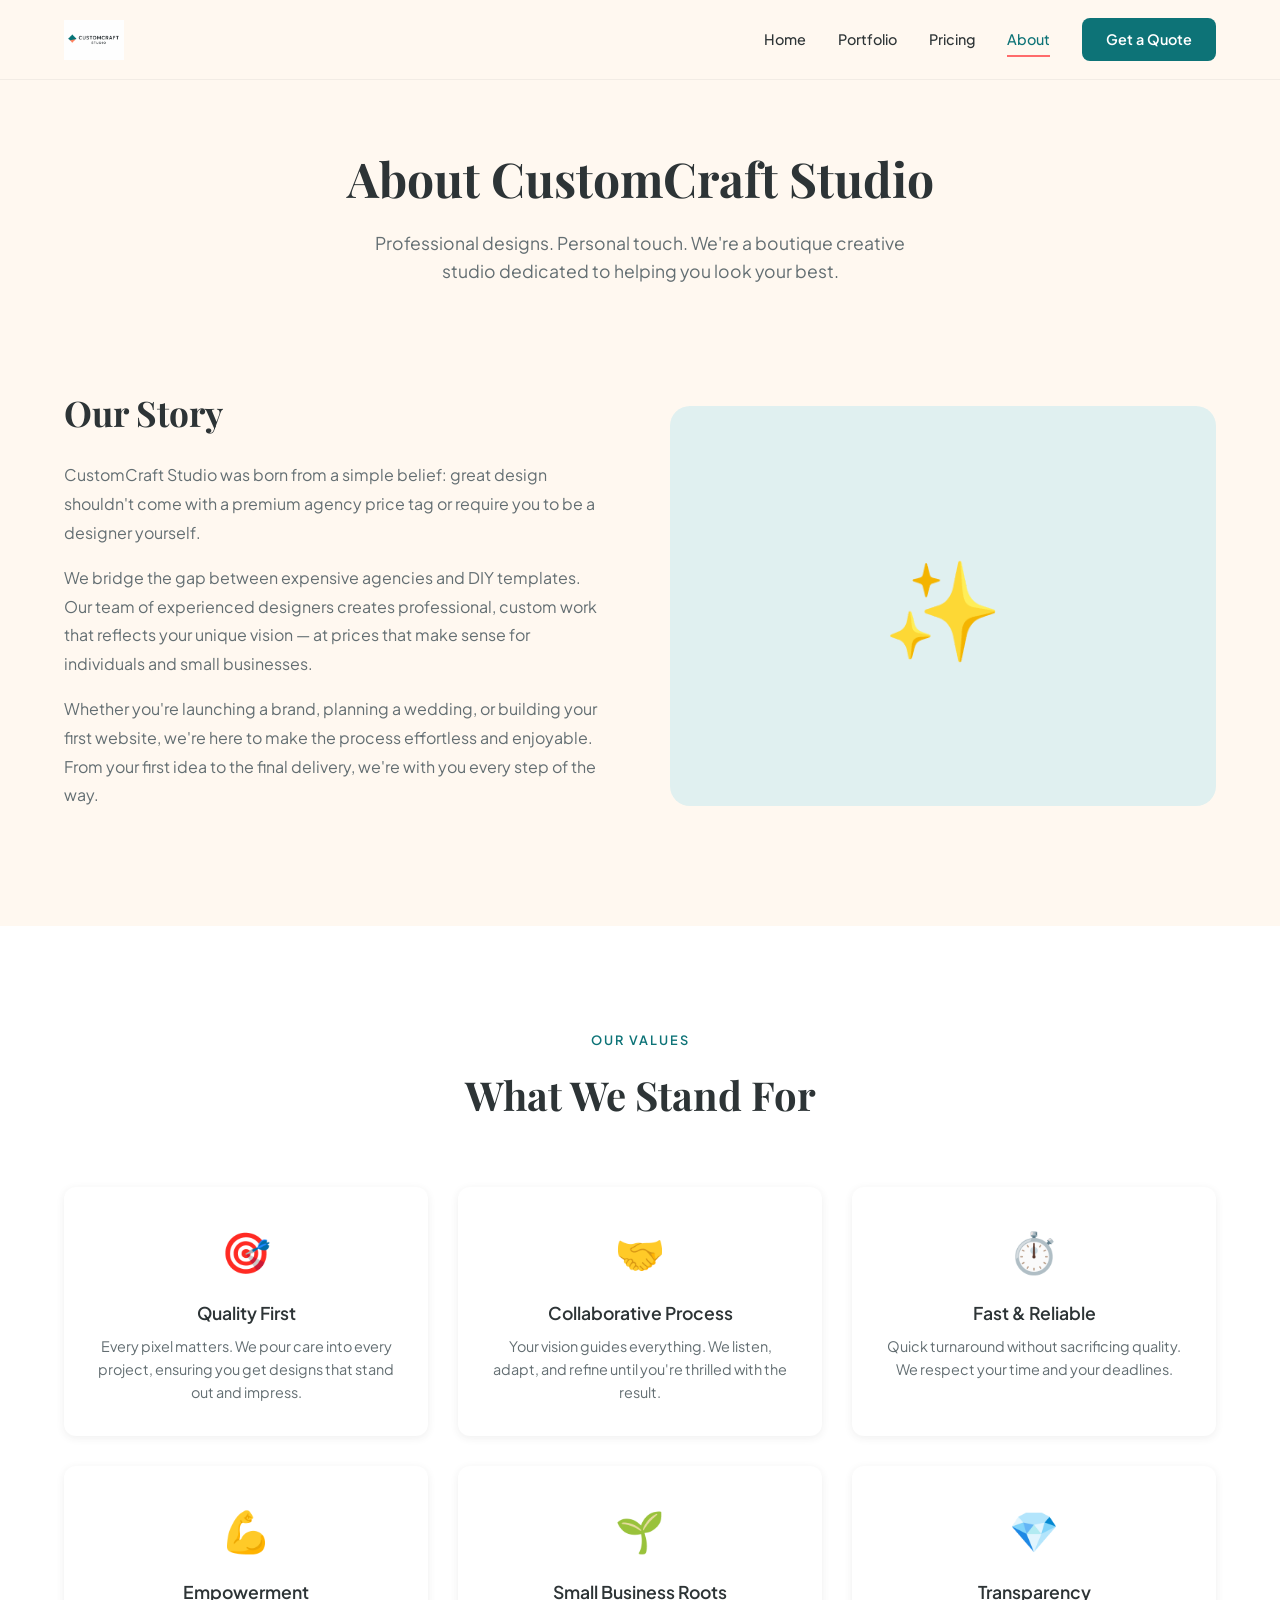
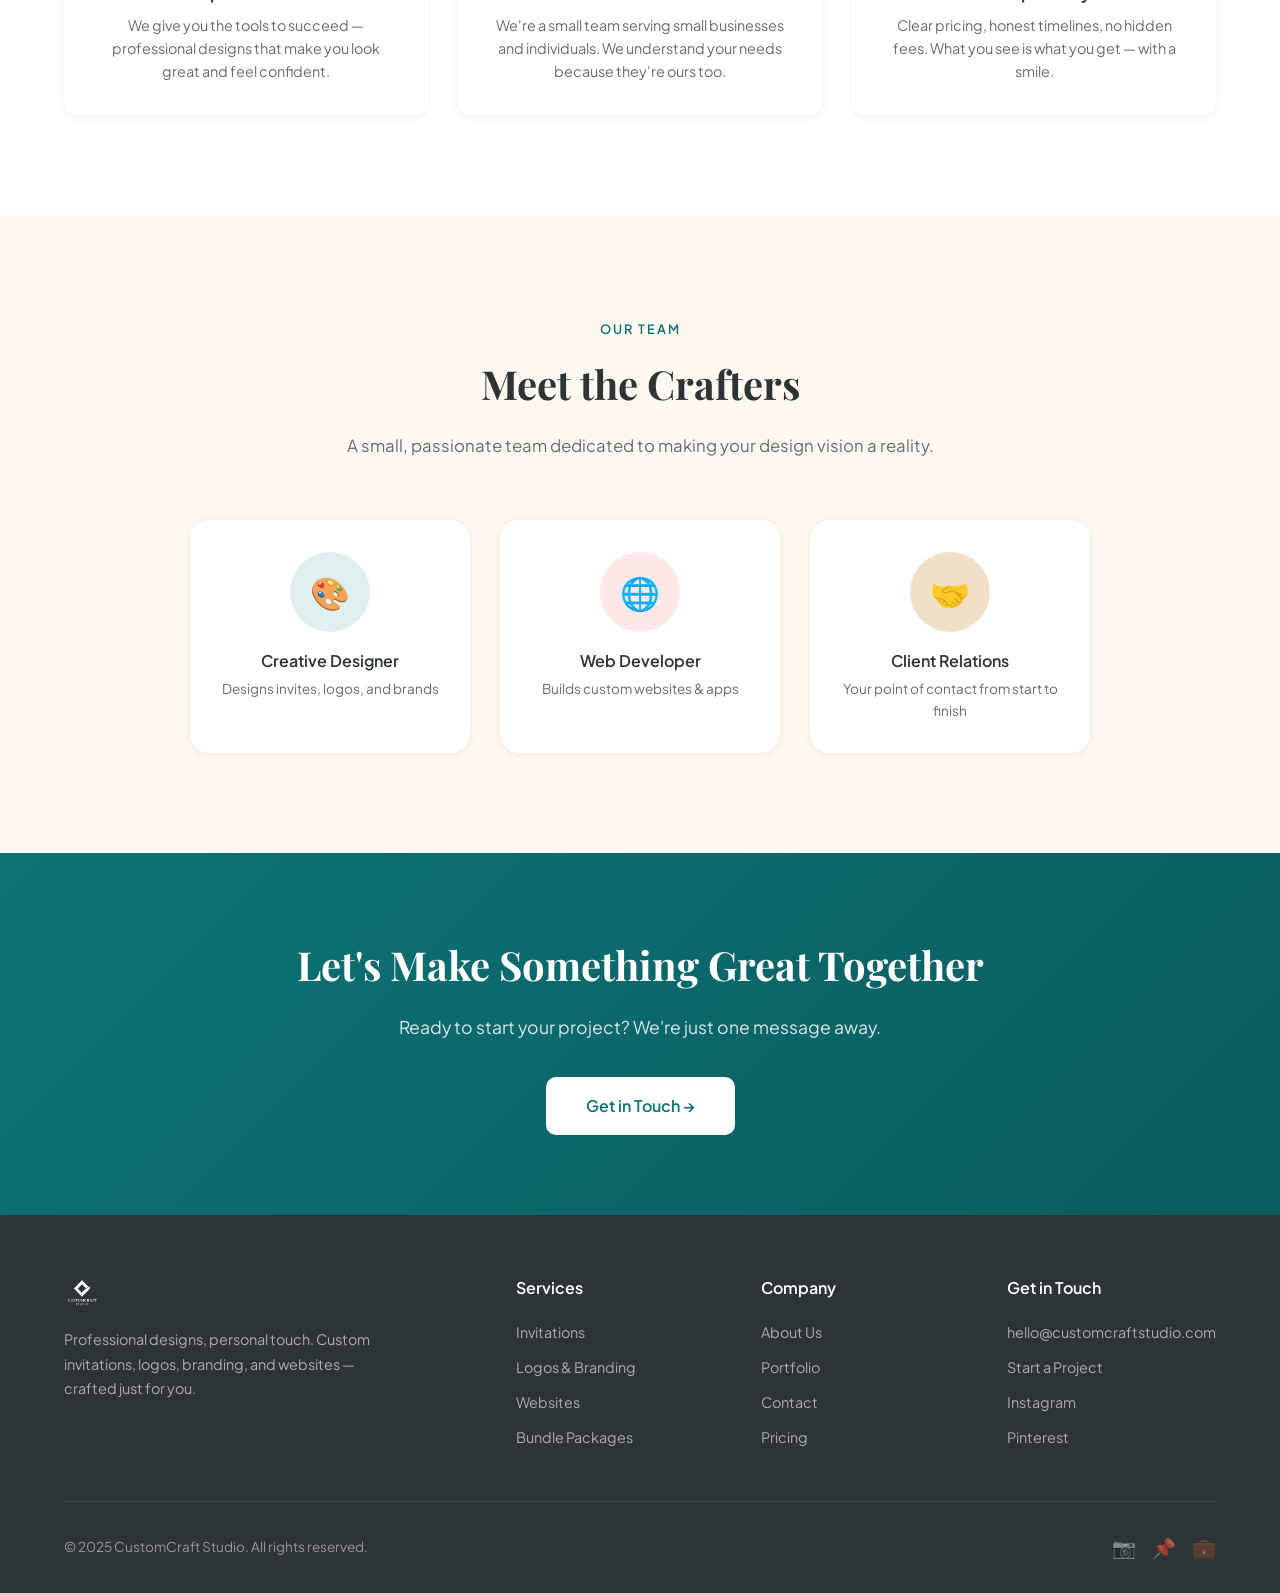
==== about.html @ 34202b40 "Build CustomCraft Studio website - 5-page responsive website: Home, Portfolio, Pricing, About, Conta" ====
<!DOCTYPE html>
<html lang="en">
<head>
  <meta charset="UTF-8">
  <meta name="viewport" content="width=device-width, initial-scale=1.0">
  <meta name="description" content="About CustomCraft Studio — A boutique creative studio crafting professional designs with a personal touch.">
  <title>About — CustomCraft Studio</title>
  <link rel="icon" type="image/png" href="assets/img/customcraft-studio-icon.png">
  <link rel="stylesheet" href="assets/css/style.css">
</head>
<body>
  <!-- Navigation -->
  <nav class="nav" role="navigation">
    <div class="nav-inner">
      <a href="index.html" class="nav-logo">
        <img src="assets/img/customcraft-studio-logo-horizontal.png" alt="CustomCraft Studio">
      </a>
      <div class="nav-links">
        <a href="index.html">Home</a>
        <a href="portfolio.html">Portfolio</a>
        <a href="pricing.html">Pricing</a>
        <a href="about.html" class="active">About</a>
        <a href="contact.html" class="nav-cta">Get a Quote</a>
      </div>
      <button class="nav-toggle" aria-label="Toggle navigation menu">
        <span></span>
        <span></span>
        <span></span>
      </button>
    </div>
  </nav>

  <!-- Page Hero -->
  <section class="page-hero">
    <div class="container">
      <h1 class="fade-in">About CustomCraft Studio</h1>
      <p class="fade-in">Professional designs. Personal touch. We're a boutique creative studio dedicated to helping you look your best.</p>
    </div>
  </section>

  <!-- Story -->
  <section class="section" style="padding-top: 40px;">
    <div class="container">
      <div class="about-content">
        <div class="about-text fade-in">
          <h2>Our Story</h2>
          <p>CustomCraft Studio was born from a simple belief: great design shouldn't come with a premium agency price tag or require you to be a designer yourself.</p>
          <p>We bridge the gap between expensive agencies and DIY templates. Our team of experienced designers creates professional, custom work that reflects your unique vision — at prices that make sense for individuals and small businesses.</p>
          <p>Whether you're launching a brand, planning a wedding, or building your first website, we're here to make the process effortless and enjoyable. From your first idea to the final delivery, we're with you every step of the way.</p>
        </div>
        <div class="about-image fade-in">
          ✨
        </div>
      </div>
    </div>
  </section>

  <!-- Values -->
  <section class="section" style="background: var(--white);">
    <div class="container">
      <div class="section-header fade-in">
        <span class="section-tag">Our Values</span>
        <h2>What We Stand For</h2>
      </div>
      <div class="values-grid">
        <div class="value-card fade-in">
          <div class="icon">🎯</div>
          <h4>Quality First</h4>
          <p>Every pixel matters. We pour care into every project, ensuring you get designs that stand out and impress.</p>
        </div>
        <div class="value-card fade-in">
          <div class="icon">🤝</div>
          <h4>Collaborative Process</h4>
          <p>Your vision guides everything. We listen, adapt, and refine until you're thrilled with the result.</p>
        </div>
        <div class="value-card fade-in">
          <div class="icon">⏱️</div>
          <h4>Fast & Reliable</h4>
          <p>Quick turnaround without sacrificing quality. We respect your time and your deadlines.</p>
        </div>
        <div class="value-card fade-in">
          <div class="icon">💪</div>
          <h4>Empowerment</h4>
          <p>We give you the tools to succeed — professional designs that make you look great and feel confident.</p>
        </div>
        <div class="value-card fade-in">
          <div class="icon">🌱</div>
          <h4>Small Business Roots</h4>
          <p>We're a small team serving small businesses and individuals. We understand your needs because they're ours too.</p>
        </div>
        <div class="value-card fade-in">
          <div class="icon">💎</div>
          <h4>Transparency</h4>
          <p>Clear pricing, honest timelines, no hidden fees. What you see is what you get — with a smile.</p>
        </div>
      </div>
    </div>
  </section>

  <!-- Team -->
  <section class="section">
    <div class="container">
      <div class="section-header fade-in">
        <span class="section-tag">Our Team</span>
        <h2>Meet the Crafters</h2>
        <p>A small, passionate team dedicated to making your design vision a reality.</p>
      </div>
      <div style="display: grid; grid-template-columns: repeat(3, 1fr); gap: 30px; max-width: 900px; margin: 0 auto;">
        <div class="fade-in" style="text-align: center; padding: 32px 24px; background: var(--white); border-radius: var(--radius-lg); box-shadow: var(--shadow-sm);">
          <div style="width: 80px; height: 80px; border-radius: 50%; background: var(--teal-light); display: flex; align-items: center; justify-content: center; font-size: 2rem; margin: 0 auto 16px;">🎨</div>
          <h4 style="font-weight: 600; margin-bottom: 4px;">Creative Designer</h4>
          <p style="color: var(--charcoal-light); font-size: 0.85rem;">Designs invites, logos, and brands</p>
        </div>
        <div class="fade-in" style="text-align: center; padding: 32px 24px; background: var(--white); border-radius: var(--radius-lg); box-shadow: var(--shadow-sm);">
          <div style="width: 80px; height: 80px; border-radius: 50%; background: var(--coral-light); display: flex; align-items: center; justify-content: center; font-size: 2rem; margin: 0 auto 16px;">🌐</div>
          <h4 style="font-weight: 600; margin-bottom: 4px;">Web Developer</h4>
          <p style="color: var(--charcoal-light); font-size: 0.85rem;">Builds custom websites & apps</p>
        </div>
        <div class="fade-in" style="text-align: center; padding: 32px 24px; background: var(--white); border-radius: var(--radius-lg); box-shadow: var(--shadow-sm);">
          <div style="width: 80px; height: 80px; border-radius: 50%; background: var(--gold-light); display: flex; align-items: center; justify-content: center; font-size: 2rem; margin: 0 auto 16px;">🤝</div>
          <h4 style="font-weight: 600; margin-bottom: 4px;">Client Relations</h4>
          <p style="color: var(--charcoal-light); font-size: 0.85rem;">Your point of contact from start to finish</p>
        </div>
      </div>
    </div>
  </section>

  <!-- CTA -->
  <section class="cta-section">
    <div class="container">
      <h2 class="fade-in">Let's Make Something Great Together</h2>
      <p class="fade-in">Ready to start your project? We're just one message away.</p>
      <a href="contact.html" class="btn fade-in">Get in Touch →</a>
    </div>
  </section>

  <!-- Footer -->
  <footer class="footer">
    <div class="container">
      <div class="footer-grid">
        <div class="footer-brand">
          <img src="assets/img/customcraft-studio-icon.png" alt="CustomCraft Studio">
          <p>Professional designs, personal touch. Custom invitations, logos, branding, and websites — crafted just for you.</p>
        </div>
        <div>
          <h4>Services</h4>
          <div class="footer-links">
            <a href="pricing.html">Invitations</a>
            <a href="pricing.html">Logos & Branding</a>
            <a href="pricing.html">Websites</a>
            <a href="pricing.html">Bundle Packages</a>
          </div>
        </div>
        <div>
          <h4>Company</h4>
          <div class="footer-links">
            <a href="about.html">About Us</a>
            <a href="portfolio.html">Portfolio</a>
            <a href="contact.html">Contact</a>
            <a href="pricing.html">Pricing</a>
          </div>
        </div>
        <div>
          <h4>Get in Touch</h4>
          <div class="footer-links">
            <a href="mailto:hello@customcraftstudio.com">hello@customcraftstudio.com</a>
            <a href="contact.html">Start a Project</a>
            <a href="#">Instagram</a>
            <a href="#">Pinterest</a>
          </div>
        </div>
      </div>
      <div class="footer-bottom">
        <p>&copy; 2025 CustomCraft Studio. All rights reserved.</p>
        <div class="footer-social">
          <a href="#" aria-label="Instagram">📷</a>
          <a href="#" aria-label="Pinterest">📌</a>
          <a href="#" aria-label="LinkedIn">💼</a>
        </div>
      </div>
    </div>
  </footer>

  <script src="assets/js/main.js"></script>
</body>
</html>
---- assets/css/style.css ----
/* ===== CustomCraft Studio - Main Stylesheet ===== */
/* Brand Colors: Deep Teal #0D7377, Warm Coral #FF6B6B, Cream #FFF8F0, Dark Charcoal #2D3436, Soft Gold #D4A574 */
/* Fonts: Plus Jakarta Sans (headings), Playfair Display (accents) */

/* === Imports & Reset === */
@import url('https://fonts.googleapis.com/css2?family=Playfair+Display:ital,wght@0,400;0,600;0,700;1,400&family=Plus+Jakarta+Sans:wght@300;400;500;600;700;800&display=swap');

*, *::before, *::after {
  margin: 0;
  padding: 0;
  box-sizing: border-box;
}

:root {
  --teal: #0D7377;
  --teal-dark: #095B5E;
  --teal-light: #E0F0F0;
  --coral: #FF6B6B;
  --coral-dark: #E05555;
  --coral-light: #FFE8E8;
  --cream: #FFF8F0;
  --cream-dark: #F5EDE3;
  --charcoal: #2D3436;
  --charcoal-light: #636E72;
  --gold: #D4A574;
  --gold-light: #F0E0C8;
  --white: #FFFFFF;
  --shadow-sm: 0 2px 8px rgba(45, 52, 54, 0.08);
  --shadow-md: 0 4px 20px rgba(45, 52, 54, 0.1);
  --shadow-lg: 0 8px 40px rgba(45, 52, 54, 0.12);
  --radius: 12px;
  --radius-lg: 20px;
  --transition: 0.3s ease;
  --max-width: 1200px;
  --nav-height: 80px;
}

html {
  scroll-behavior: smooth;
}

body {
  font-family: 'Plus Jakarta Sans', sans-serif;
  color: var(--charcoal);
  background: var(--cream);
  line-height: 1.6;
  overflow-x: hidden;
}

a {
  text-decoration: none;
  color: inherit;
  transition: var(--transition);
}

img {
  max-width: 100%;
  height: auto;
  display: block;
}

ul {
  list-style: none;
}

.container {
  max-width: var(--max-width);
  margin: 0 auto;
  padding: 0 24px;
}

/* ===== Navigation ===== */
.nav {
  position: fixed;
  top: 0;
  left: 0;
  width: 100%;
  height: var(--nav-height);
  background: rgba(255, 248, 240, 0.95);
  backdrop-filter: blur(20px);
  -webkit-backdrop-filter: blur(20px);
  z-index: 1000;
  border-bottom: 1px solid rgba(45, 52, 54, 0.06);
  transition: var(--transition);
}

.nav.scrolled {
  box-shadow: var(--shadow-sm);
}

.nav-inner {
  max-width: var(--max-width);
  margin: 0 auto;
  padding: 0 24px;
  height: 100%;
  display: flex;
  align-items: center;
  justify-content: space-between;
}

.nav-logo {
  display: flex;
  align-items: center;
  gap: 12px;
  font-weight: 700;
  font-size: 1.25rem;
  color: var(--teal);
}

.nav-logo img {
  height: 40px;
  width: auto;
}

.nav-links {
  display: flex;
  align-items: center;
  gap: 32px;
}

.nav-links a {
  font-size: 0.9rem;
  font-weight: 500;
  color: var(--charcoal);
  position: relative;
  padding: 4px 0;
}

.nav-links a::after {
  content: '';
  position: absolute;
  bottom: -2px;
  left: 0;
  width: 0;
  height: 2px;
  background: var(--coral);
  transition: var(--transition);
}

.nav-links a:hover::after,
.nav-links a.active::after {
  width: 100%;
}

.nav-links a:hover {
  color: var(--teal);
}

.nav-links a.active {
  color: var(--teal);
}

.nav-cta {
  display: inline-block;
  background: var(--teal);
  color: var(--white) !important;
  padding: 10px 24px !important;
  border-radius: 8px;
  font-weight: 600 !important;
  transition: var(--transition);
}

.nav-cta:hover {
  background: var(--teal-dark);
  transform: translateY(-2px);
}

.nav-cta::after {
  display: none !important;
}

/* Mobile nav toggle */
.nav-toggle {
  display: none;
  flex-direction: column;
  gap: 5px;
  cursor: pointer;
  padding: 4px;
  background: none;
  border: none;
}

.nav-toggle span {
  display: block;
  width: 28px;
  height: 2.5px;
  background: var(--charcoal);
  border-radius: 4px;
  transition: var(--transition);
}

/* ===== Hero Section ===== */
.hero {
  min-height: 100vh;
  display: flex;
  align-items: center;
  padding: 120px 0 80px;
  position: relative;
  overflow: hidden;
}

.hero::before {
  content: '';
  position: absolute;
  top: -50%;
  right: -30%;
  width: 70%;
  height: 100%;
  background: radial-gradient(ellipse, rgba(212, 165, 116, 0.08) 0%, transparent 70%);
  pointer-events: none;
}

.hero-grid {
  display: grid;
  grid-template-columns: 1fr 1fr;
  gap: 60px;
  align-items: center;
}

.hero-content h1 {
  font-family: 'Playfair Display', serif;
  font-size: 3.5rem;
  line-height: 1.15;
  color: var(--charcoal);
  margin-bottom: 20px;
}

.hero-content h1 span {
  color: var(--teal);
}

.hero-content p {
  font-size: 1.15rem;
  color: var(--charcoal-light);
  max-width: 500px;
  margin-bottom: 36px;
  line-height: 1.7;
}

.hero-buttons {
  display: flex;
  gap: 16px;
  flex-wrap: wrap;
}

.btn {
  display: inline-block;
  padding: 14px 32px;
  border-radius: 10px;
  font-weight: 600;
  font-size: 0.95rem;
  border: none;
  cursor: pointer;
  transition: var(--transition);
  font-family: 'Plus Jakarta Sans', sans-serif;
}

.btn-primary {
  background: var(--teal);
  color: var(--white);
}

.btn-primary:hover {
  background: var(--teal-dark);
  transform: translateY(-2px);
  box-shadow: var(--shadow-md);
}

.btn-secondary {
  background: var(--white);
  color: var(--teal);
  border: 2px solid var(--teal);
}

.btn-secondary:hover {
  background: var(--teal);
  color: var(--white);
  transform: translateY(-2px);
}

.btn-coral {
  background: var(--coral);
  color: var(--white);
}

.btn-coral:hover {
  background: var(--coral-dark);
  transform: translateY(-2px);
  box-shadow: var(--shadow-md);
}

.hero-visual {
  display: flex;
  justify-content: center;
  align-items: center;
  position: relative;
}

.hero-card {
  background: var(--white);
  border-radius: var(--radius-lg);
  padding: 40px;
  box-shadow: var(--shadow-lg);
  width: 100%;
  max-width: 480px;
}

.hero-card-grid {
  display: grid;
  grid-template-columns: 1fr 1fr;
  gap: 20px;
}

.hero-card-item {
  background: var(--cream);
  border-radius: var(--radius);
  padding: 24px 20px;
  text-align: center;
  transition: var(--transition);
}

.hero-card-item:hover {
  transform: translateY(-4px);
  box-shadow: var(--shadow-sm);
}

.hero-card-item .icon {
  font-size: 2rem;
  margin-bottom: 8px;
}

.hero-card-item h4 {
  font-size: 0.9rem;
  font-weight: 600;
  color: var(--charcoal);
  margin-bottom: 4px;
}

.hero-card-item p {
  font-size: 0.75rem;
  color: var(--charcoal-light);
}

/* ===== Section Styles ===== */
.section {
  padding: 100px 0;
}

.section-header {
  text-align: center;
  margin-bottom: 60px;
}

.section-tag {
  display: inline-block;
  font-size: 0.8rem;
  font-weight: 600;
  text-transform: uppercase;
  letter-spacing: 2px;
  color: var(--teal);
  margin-bottom: 12px;
}

.section-header h2 {
  font-family: 'Playfair Display', serif;
  font-size: 2.5rem;
  color: var(--charcoal);
  margin-bottom: 16px;
}

.section-header p {
  font-size: 1.05rem;
  color: var(--charcoal-light);
  max-width: 600px;
  margin: 0 auto;
  line-height: 1.7;
}

.section-dark {
  background: var(--charcoal);
  color: var(--white);
}

.section-dark .section-header h2 {
  color: var(--white);
}

.section-dark .section-header p {
  color: rgba(255, 255, 255, 0.7);
}

/* ===== Services Section ===== */
.services {
  background: var(--white);
}

.services-grid {
  display: grid;
  grid-template-columns: repeat(3, 1fr);
  gap: 30px;
}

.service-card {
  background: var(--cream);
  border-radius: var(--radius-lg);
  padding: 40px 32px;
  transition: var(--transition);
  position: relative;
  overflow: hidden;
}

.service-card::before {
  content: '';
  position: absolute;
  top: 0;
  left: 0;
  width: 4px;
  height: 100%;
  transition: var(--transition);
}

.service-card.invitations::before {
  background: var(--coral);
}

.service-card.logos::before {
  background: var(--teal);
}

.service-card.websites::before {
  background: var(--gold);
}

.service-card:hover {
  transform: translateY(-6px);
  box-shadow: var(--shadow-md);
}

.service-icon {
  font-size: 2.5rem;
  margin-bottom: 20px;
}

.service-card h3 {
  font-size: 1.3rem;
  font-weight: 700;
  margin-bottom: 12px;
  color: var(--charcoal);
}

.service-card p {
  color: var(--charcoal-light);
  font-size: 0.95rem;
  line-height: 1.7;
  margin-bottom: 20px;
}

.service-link {
  display: inline-flex;
  align-items: center;
  gap: 8px;
  color: var(--teal);
  font-weight: 600;
  font-size: 0.9rem;
}

.service-link:hover {
  gap: 12px;
  color: var(--teal-dark);
}

/* ===== Portfolio Preview ===== */
.portfolio-preview-grid {
  display: grid;
  grid-template-columns: repeat(3, 1fr);
  gap: 24px;
}

.portfolio-item {
  border-radius: var(--radius);
  overflow: hidden;
  position: relative;
  aspect-ratio: 4/3;
  background: var(--cream-dark);
  cursor: pointer;
  transition: var(--transition);
}

.portfolio-item:hover {
  transform: translateY(-4px);
  box-shadow: var(--shadow-md);
}

.portfolio-item-bg {
  width: 100%;
  height: 100%;
  display: flex;
  align-items: center;
  justify-content: center;
  font-size: 3rem;
  position: relative;
}

.portfolio-item-overlay {
  position: absolute;
  inset: 0;
  background: linear-gradient(to top, rgba(13, 115, 119, 0.9), transparent);
  display: flex;
  flex-direction: column;
  justify-content: flex-end;
  padding: 24px;
  opacity: 0;
  transition: var(--transition);
}

.portfolio-item:hover .portfolio-item-overlay {
  opacity: 1;
}

.portfolio-item-overlay h4 {
  color: var(--white);
  font-weight: 600;
  font-size: 1.05rem;
  margin-bottom: 4px;
}

.portfolio-item-overlay p {
  color: rgba(255, 255, 255, 0.8);
  font-size: 0.85rem;
}

/* Portfolio category colors */
.portfolio-item.invitation .portfolio-item-bg {
  background: linear-gradient(135deg, #FFE8E8, #FFD4D4);
}

.portfolio-item.logo .portfolio-item-bg {
  background: linear-gradient(135deg, #E0F0F0, #C8E8E8);
}

.portfolio-item.brand .portfolio-item-bg {
  background: linear-gradient(135deg, #F0E0C8, #E8D4B8);
}

.portfolio-item.web .portfolio-item-bg {
  background: linear-gradient(135deg, #E0F0F0, #C8E8E8);
}

/* ===== Stats / Numbers ===== */
.stats-grid {
  display: grid;
  grid-template-columns: repeat(4, 1fr);
  gap: 30px;
  text-align: center;
}

.stat-number {
  font-family: 'Playfair Display', serif;
  font-size: 3rem;
  font-weight: 700;
  color: var(--teal);
  margin-bottom: 8px;
}

.stat-label {
  font-size: 0.95rem;
  color: var(--charcoal-light);
}

/* ===== Testimonials ===== */
.testimonials-grid {
  display: grid;
  grid-template-columns: repeat(2, 1fr);
  gap: 30px;
}

.testimonial-card {
  background: var(--white);
  border-radius: var(--radius-lg);
  padding: 36px;
  box-shadow: var(--shadow-sm);
}

.testimonial-stars {
  color: var(--gold);
  font-size: 1.1rem;
  margin-bottom: 16px;
}

.testimonial-card blockquote {
  font-size: 1rem;
  line-height: 1.7;
  color: var(--charcoal);
  margin-bottom: 20px;
  font-style: italic;
}

.testimonial-author {
  display: flex;
  align-items: center;
  gap: 14px;
}

.testimonial-avatar {
  width: 48px;
  height: 48px;
  border-radius: 50%;
  background: var(--teal-light);
  display: flex;
  align-items: center;
  justify-content: center;
  font-weight: 700;
  color: var(--teal);
  font-size: 1.1rem;
}

.testimonial-info h4 {
  font-size: 0.95rem;
  font-weight: 600;
  color: var(--charcoal);
}

.testimonial-info p {
  font-size: 0.8rem;
  color: var(--charcoal-light);
}

/* ===== CTA Section ===== */
.cta-section {
  background: linear-gradient(135deg, var(--teal), var(--teal-dark));
  text-align: center;
  padding: 80px 0;
}

.cta-section h2 {
  font-family: 'Playfair Display', serif;
  font-size: 2.5rem;
  color: var(--white);
  margin-bottom: 16px;
}

.cta-section p {
  color: rgba(255, 255, 255, 0.85);
  font-size: 1.1rem;
  margin-bottom: 36px;
  max-width: 550px;
  margin-left: auto;
  margin-right: auto;
}

.cta-section .btn {
  background: var(--white);
  color: var(--teal);
  padding: 16px 40px;
  font-size: 1rem;
}

.cta-section .btn:hover {
  background: var(--cream);
  transform: translateY(-2px);
}

/* ===== Footer ===== */
.footer {
  background: var(--charcoal);
  color: var(--white);
  padding: 60px 0 30px;
}

.footer-grid {
  display: grid;
  grid-template-columns: 2fr 1fr 1fr 1fr;
  gap: 40px;
  margin-bottom: 40px;
}

.footer-brand {
  max-width: 320px;
}

.footer-brand img {
  height: 36px;
  width: auto;
  margin-bottom: 16px;
  filter: brightness(0) invert(1);
}

.footer-brand p {
  color: rgba(255, 255, 255, 0.6);
  font-size: 0.9rem;
  line-height: 1.7;
}

.footer h4 {
  font-size: 1rem;
  font-weight: 600;
  margin-bottom: 20px;
  color: var(--white);
}

.footer-links a {
  display: block;
  color: rgba(255, 255, 255, 0.6);
  font-size: 0.9rem;
  margin-bottom: 12px;
  transition: var(--transition);
}

.footer-links a:hover {
  color: var(--coral);
  padding-left: 4px;
}

.footer-bottom {
  padding-top: 30px;
  border-top: 1px solid rgba(255, 255, 255, 0.1);
  display: flex;
  justify-content: space-between;
  align-items: center;
  flex-wrap: wrap;
  gap: 16px;
}

.footer-bottom p {
  color: rgba(255, 255, 255, 0.5);
  font-size: 0.85rem;
}

.footer-social {
  display: flex;
  gap: 16px;
}

.footer-social a {
  color: rgba(255, 255, 255, 0.6);
  font-size: 1.2rem;
  transition: var(--transition);
}

.footer-social a:hover {
  color: var(--coral);
}

/* ===== Page Hero (inner pages) ===== */
.page-hero {
  padding: 140px 0 60px;
  text-align: center;
  background: var(--cream);
}

.page-hero h1 {
  font-family: 'Playfair Display', serif;
  font-size: 3rem;
  color: var(--charcoal);
  margin-bottom: 12px;
}

.page-hero p {
  color: var(--charcoal-light);
  font-size: 1.1rem;
  max-width: 550px;
  margin: 0 auto;
}

/* ===== Pricing Page ===== */
.pricing-toggle {
  display: flex;
  align-items: center;
  justify-content: center;
  gap: 16px;
  margin-bottom: 48px;
}

.pricing-toggle span {
  font-size: 0.95rem;
  font-weight: 500;
  color: var(--charcoal-light);
}

.pricing-toggle .active {
  color: var(--charcoal);
  font-weight: 600;
}

.toggle-switch {
  width: 48px;
  height: 26px;
  background: var(--teal-light);
  border-radius: 13px;
  position: relative;
  cursor: pointer;
  border: none;
  transition: var(--transition);
}

.toggle-switch::after {
  content: '';
  position: absolute;
  top: 3px;
  left: 3px;
  width: 20px;
  height: 20px;
  background: var(--teal);
  border-radius: 50%;
  transition: var(--transition);
}

.toggle-switch.bundle::after {
  left: 25px;
}

.pricing-grid {
  display: grid;
  grid-template-columns: repeat(3, 1fr);
  gap: 30px;
  align-items: start;
}

.pricing-card {
  background: var(--white);
  border-radius: var(--radius-lg);
  padding: 40px 32px;
  box-shadow: var(--shadow-sm);
  transition: var(--transition);
  position: relative;
}

.pricing-card:hover {
  transform: translateY(-6px);
  box-shadow: var(--shadow-md);
}

.pricing-card.featured {
  border: 2px solid var(--teal);
  transform: scale(1.02);
}

.pricing-card.featured:hover {
  transform: scale(1.02) translateY(-6px);
}

.pricing-badge {
  position: absolute;
  top: -12px;
  left: 50%;
  transform: translateX(-50%);
  background: var(--teal);
  color: var(--white);
  padding: 6px 20px;
  border-radius: 20px;
  font-size: 0.75rem;
  font-weight: 600;
  text-transform: uppercase;
  letter-spacing: 1px;
}

.pricing-category {
  font-size: 0.8rem;
  font-weight: 600;
  text-transform: uppercase;
  letter-spacing: 1.5px;
  color: var(--teal);
  margin-bottom: 8px;
}

.pricing-card h3 {
  font-size: 1.5rem;
  font-weight: 700;
  color: var(--charcoal);
  margin-bottom: 8px;
}

.pricing-card .description {
  color: var(--charcoal-light);
  font-size: 0.9rem;
  margin-bottom: 24px;
  line-height: 1.6;
}

.pricing-amount {
  font-size: 2.5rem;
  font-weight: 800;
  color: var(--charcoal);
  margin-bottom: 4px;
}

.pricing-amount span {
  font-size: 1rem;
  font-weight: 400;
  color: var(--charcoal-light);
}

.pricing-duration {
  font-size: 0.85rem;
  color: var(--charcoal-light);
  margin-bottom: 24px;
}

.pricing-features {
  margin-bottom: 32px;
}

.pricing-features li {
  padding: 10px 0;
  border-bottom: 1px solid rgba(45, 52, 54, 0.06);
  font-size: 0.9rem;
  color: var(--charcoal);
  display: flex;
  align-items: center;
  gap: 10px;
}

.pricing-features li::before {
  content: '✓';
  color: var(--teal);
  font-weight: 700;
}

.pricing-card .btn {
  width: 100%;
  text-align: center;
}

/* ===== Portfolio Page ===== */
.portfolio-filter {
  display: flex;
  justify-content: center;
  gap: 12px;
  margin-bottom: 40px;
  flex-wrap: wrap;
}

.filter-btn {
  padding: 10px 24px;
  border: 2px solid var(--cream-dark);
  border-radius: 8px;
  background: var(--white);
  font-family: 'Plus Jakarta Sans', sans-serif;
  font-weight: 500;
  font-size: 0.9rem;
  cursor: pointer;
  transition: var(--transition);
  color: var(--charcoal);
}

.filter-btn:hover,
.filter-btn.active {
  border-color: var(--teal);
  background: var(--teal);
  color: var(--white);
}

.portfolio-masonry {
  display: grid;
  grid-template-columns: repeat(3, 1fr);
  gap: 24px;
}

.portfolio-masonry .portfolio-item {
  aspect-ratio: auto;
  min-height: 260px;
}

.portfolio-masonry .portfolio-item.tall {
  grid-row: span 2;
  min-height: 544px;
}

/* ===== About Page ===== */
.about-content {
  display: grid;
  grid-template-columns: 1fr 1fr;
  gap: 60px;
  align-items: center;
}

.about-text h2 {
  font-family: 'Playfair Display', serif;
  font-size: 2.2rem;
  color: var(--charcoal);
  margin-bottom: 20px;
}

.about-text p {
  color: var(--charcoal-light);
  line-height: 1.8;
  margin-bottom: 16px;
}

.about-image {
  border-radius: var(--radius-lg);
  overflow: hidden;
  background: var(--teal-light);
  min-height: 400px;
  display: flex;
  align-items: center;
  justify-content: center;
  font-size: 6rem;
}

.values-grid {
  display: grid;
  grid-template-columns: repeat(3, 1fr);
  gap: 30px;
  margin-top: 60px;
}

.value-card {
  background: var(--white);
  border-radius: var(--radius);
  padding: 32px;
  text-align: center;
  box-shadow: var(--shadow-sm);
  transition: var(--transition);
}

.value-card:hover {
  transform: translateY(-4px);
  box-shadow: var(--shadow-md);
}

.value-card .icon {
  font-size: 2.5rem;
  margin-bottom: 16px;
}

.value-card h4 {
  font-size: 1.1rem;
  font-weight: 600;
  margin-bottom: 8px;
  color: var(--charcoal);
}

.value-card p {
  font-size: 0.9rem;
  color: var(--charcoal-light);
  line-height: 1.6;
}

/* ===== Contact Page ===== */
.contact-grid {
  display: grid;
  grid-template-columns: 1fr 1fr;
  gap: 60px;
}

.contact-info h2 {
  font-family: 'Playfair Display', serif;
  font-size: 2rem;
  color: var(--charcoal);
  margin-bottom: 16px;
}

.contact-info > p {
  color: var(--charcoal-light);
  margin-bottom: 36px;
  line-height: 1.7;
}

.contact-details {
  display: flex;
  flex-direction: column;
  gap: 24px;
}

.contact-item {
  display: flex;
  align-items: flex-start;
  gap: 16px;
}

.contact-item .icon {
  width: 48px;
  height: 48px;
  background: var(--teal-light);
  border-radius: 12px;
  display: flex;
  align-items: center;
  justify-content: center;
  font-size: 1.3rem;
  flex-shrink: 0;
}

.contact-item h4 {
  font-size: 1rem;
  font-weight: 600;
  color: var(--charcoal);
  margin-bottom: 4px;
}

.contact-item p {
  color: var(--charcoal-light);
  font-size: 0.9rem;
}

.contact-form {
  background: var(--white);
  border-radius: var(--radius-lg);
  padding: 40px;
  box-shadow: var(--shadow-md);
}

.contact-form h3 {
  font-size: 1.3rem;
  font-weight: 700;
  margin-bottom: 24px;
  color: var(--charcoal);
}

.form-row {
  display: grid;
  grid-template-columns: 1fr 1fr;
  gap: 16px;
}

.form-group {
  margin-bottom: 20px;
}

.form-group label {
  display: block;
  font-size: 0.85rem;
  font-weight: 600;
  color: var(--charcoal);
  margin-bottom: 6px;
}

.form-group input,
.form-group select,
.form-group textarea {
  width: 100%;
  padding: 12px 16px;
  border: 2px solid var(--cream-dark);
  border-radius: 8px;
  font-family: 'Plus Jakarta Sans', sans-serif;
  font-size: 0.95rem;
  color: var(--charcoal);
  background: var(--cream);
  transition: var(--transition);
}

.form-group input:focus,
.form-group select:focus,
.form-group textarea:focus {
  outline: none;
  border-color: var(--teal);
  background: var(--white);
}

.form-group textarea {
  min-height: 140px;
  resize: vertical;
}

/* ===== Process Section ===== */
.process-grid {
  display: grid;
  grid-template-columns: repeat(4, 1fr);
  gap: 24px;
  counter-reset: step;
}

.process-step {
  text-align: center;
  padding: 36px 24px;
  position: relative;
}

.process-step::before {
  counter-increment: step;
  content: '0' counter(step);
  display: block;
  font-family: 'Playfair Display', serif;
  font-size: 3rem;
  font-weight: 700;
  color: var(--teal);
  opacity: 0.15;
  margin-bottom: 12px;
}

.process-step h4 {
  font-size: 1.1rem;
  font-weight: 600;
  color: var(--charcoal);
  margin-bottom: 8px;
}

.process-step p {
  font-size: 0.9rem;
  color: var(--charcoal-light);
  line-height: 1.6;
}

/* ===== Animations ===== */
.fade-in {
  opacity: 0;
  transform: translateY(20px);
  transition: opacity 0.6s ease, transform 0.6s ease;
}

.fade-in.visible {
  opacity: 1;
  transform: translateY(0);
}

/* ===== Responsive ===== */
@media (max-width: 1024px) {
  .hero-grid {
    grid-template-columns: 1fr;
    text-align: center;
  }
  
  .hero-content p {
    margin: 0 auto 36px;
  }
  
  .hero-buttons {
    justify-content: center;
  }
  
  .services-grid,
  .pricing-grid {
    grid-template-columns: repeat(2, 1fr);
  }
  
  .portfolio-preview-grid,
  .portfolio-masonry {
    grid-template-columns: repeat(2, 1fr);
  }
  
  .footer-grid {
    grid-template-columns: 1fr 1fr;
  }
  
  .about-content {
    grid-template-columns: 1fr;
  }
  
  .contact-grid {
    grid-template-columns: 1fr;
  }
  
  .stats-grid {
    grid-template-columns: repeat(2, 1fr);
  }
  
  .process-grid {
    grid-template-columns: repeat(2, 1fr);
  }
  
  .testimonials-grid {
    grid-template-columns: 1fr;
  }
  
  .values-grid {
    grid-template-columns: repeat(2, 1fr);
  }
}

@media (max-width: 768px) {
  :root {
    --nav-height: 64px;
  }
  
  .nav-links {
    position: fixed;
    top: var(--nav-height);
    left: 0;
    width: 100%;
    background: rgba(255, 248, 240, 0.98);
    flex-direction: column;
    padding: 20px 24px;
    gap: 16px;
    border-bottom: 1px solid rgba(45, 52, 54, 0.06);
    transform: translateY(-100%);
    opacity: 0;
    pointer-events: none;
    transition: var(--transition);
  }
  
  .nav-links.open {
    transform: translateY(0);
    opacity: 1;
    pointer-events: all;
  }
  
  .nav-toggle {
    display: flex;
  }
  
  .hero-content h1 {
    font-size: 2.2rem;
  }
  
  .hero {
    padding: 100px 0 60px;
    min-height: auto;
  }
  
  .section {
    padding: 60px 0;
  }
  
  .section-header h2 {
    font-size: 1.8rem;
  }
  
  .services-grid,
  .pricing-grid {
    grid-template-columns: 1fr;
  }
  
  .pricing-card.featured {
    transform: none;
  }
  
  .pricing-card.featured:hover {
    transform: translateY(-6px);
  }
  
  .portfolio-preview-grid,
  .portfolio-masonry {
    grid-template-columns: 1fr;
  }
  
  .page-hero h1 {
    font-size: 2rem;
  }
  
  .hero-card-grid {
    grid-template-columns: 1fr 1fr;
  }
  
  .footer-grid {
    grid-template-columns: 1fr;
    gap: 30px;
  }
  
  .footer-bottom {
    flex-direction: column;
    text-align: center;
  }
  
  .form-row {
    grid-template-columns: 1fr;
  }
  
  .process-grid {
    grid-template-columns: 1fr;
  }
  
  .values-grid {
    grid-template-columns: 1fr;
  }
  
  .stats-grid {
    grid-template-columns: repeat(2, 1fr);
    gap: 20px;
  }
  
  .stat-number {
    font-size: 2.2rem;
  }
  
  .contact-form {
    padding: 24px;
  }
  
  .hero-card {
    padding: 24px;
  }
}

@media (max-width: 480px) {
  .hero-content h1 {
    font-size: 1.8rem;
  }
  
  .hero-buttons {
    flex-direction: column;
    align-items: stretch;
  }
  
  .hero-card-grid {
    grid-template-columns: 1fr 1fr;
    gap: 12px;
  }
  
  .hero-card-item {
    padding: 16px 12px;
  }
  
  .container {
    padding: 0 16px;
  }
  
  .stats-grid {
    grid-template-columns: 1fr 1fr;
    gap: 16px;
  }
}
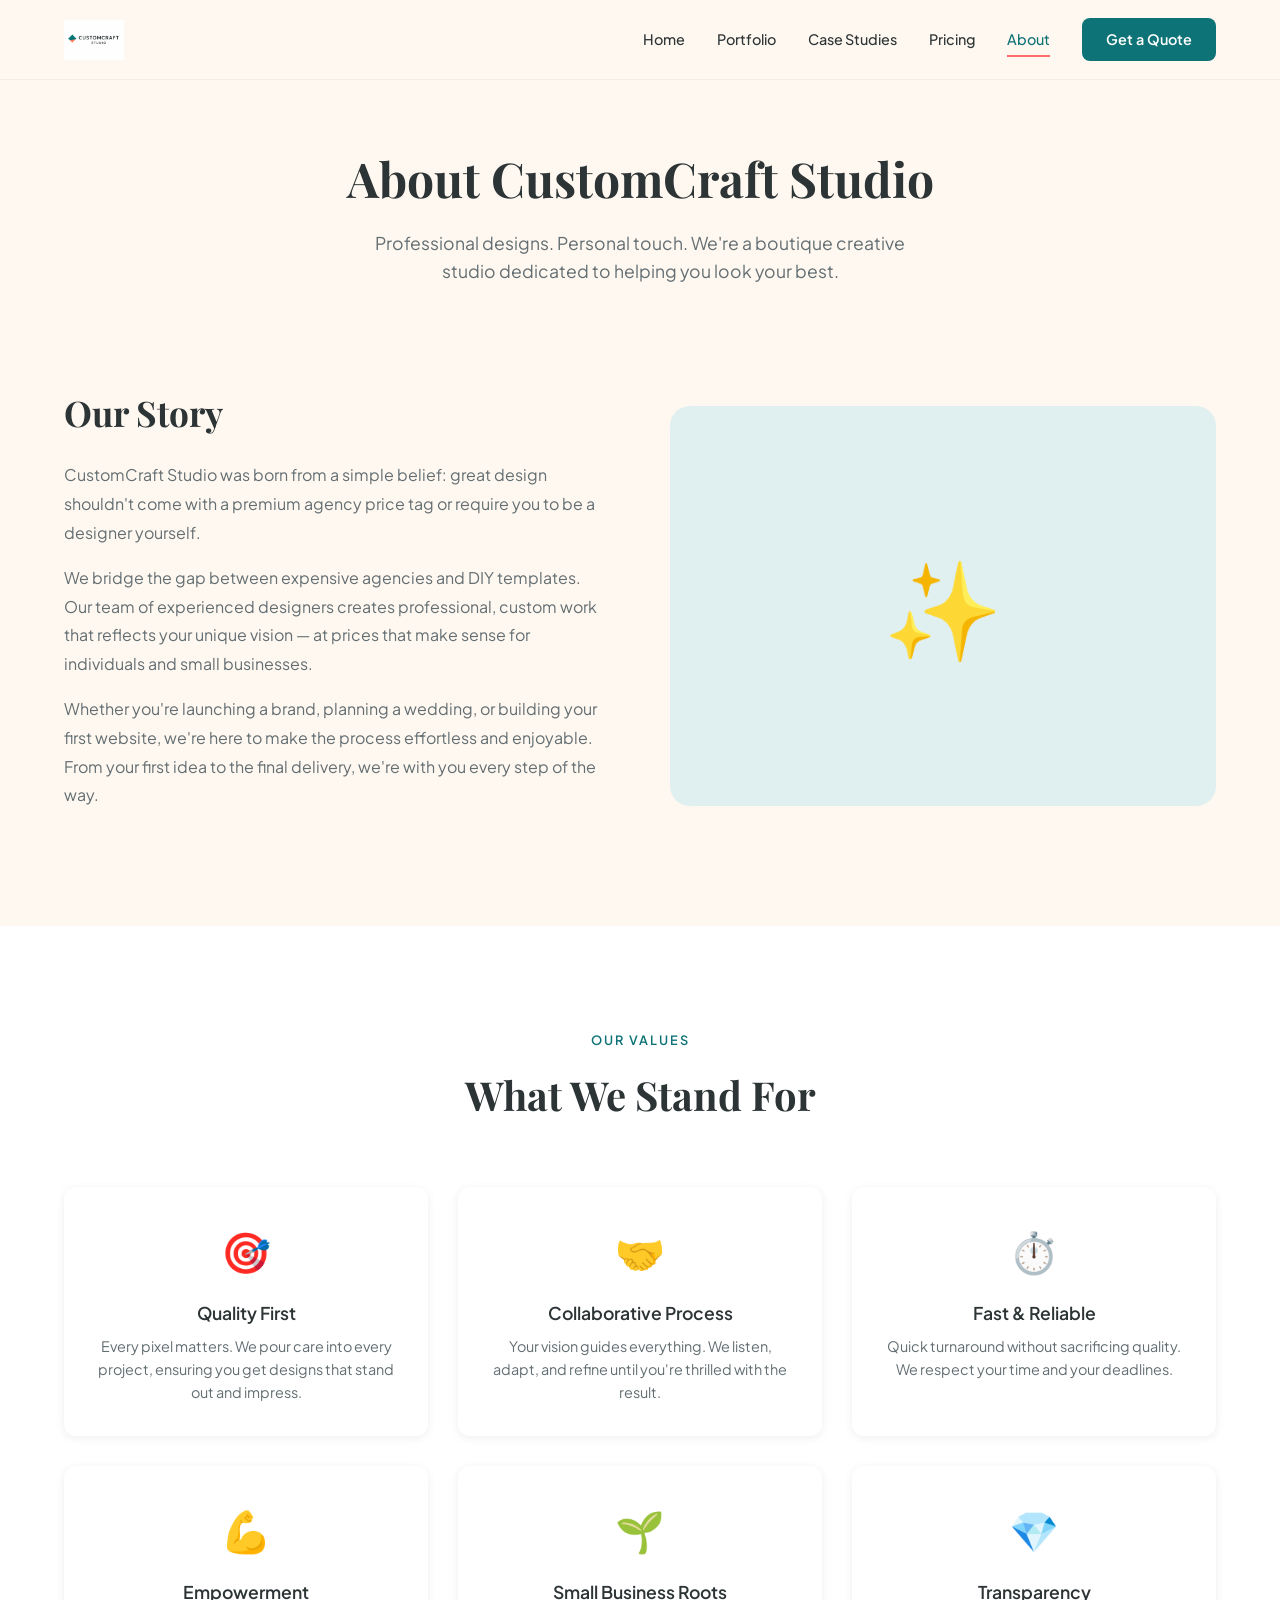
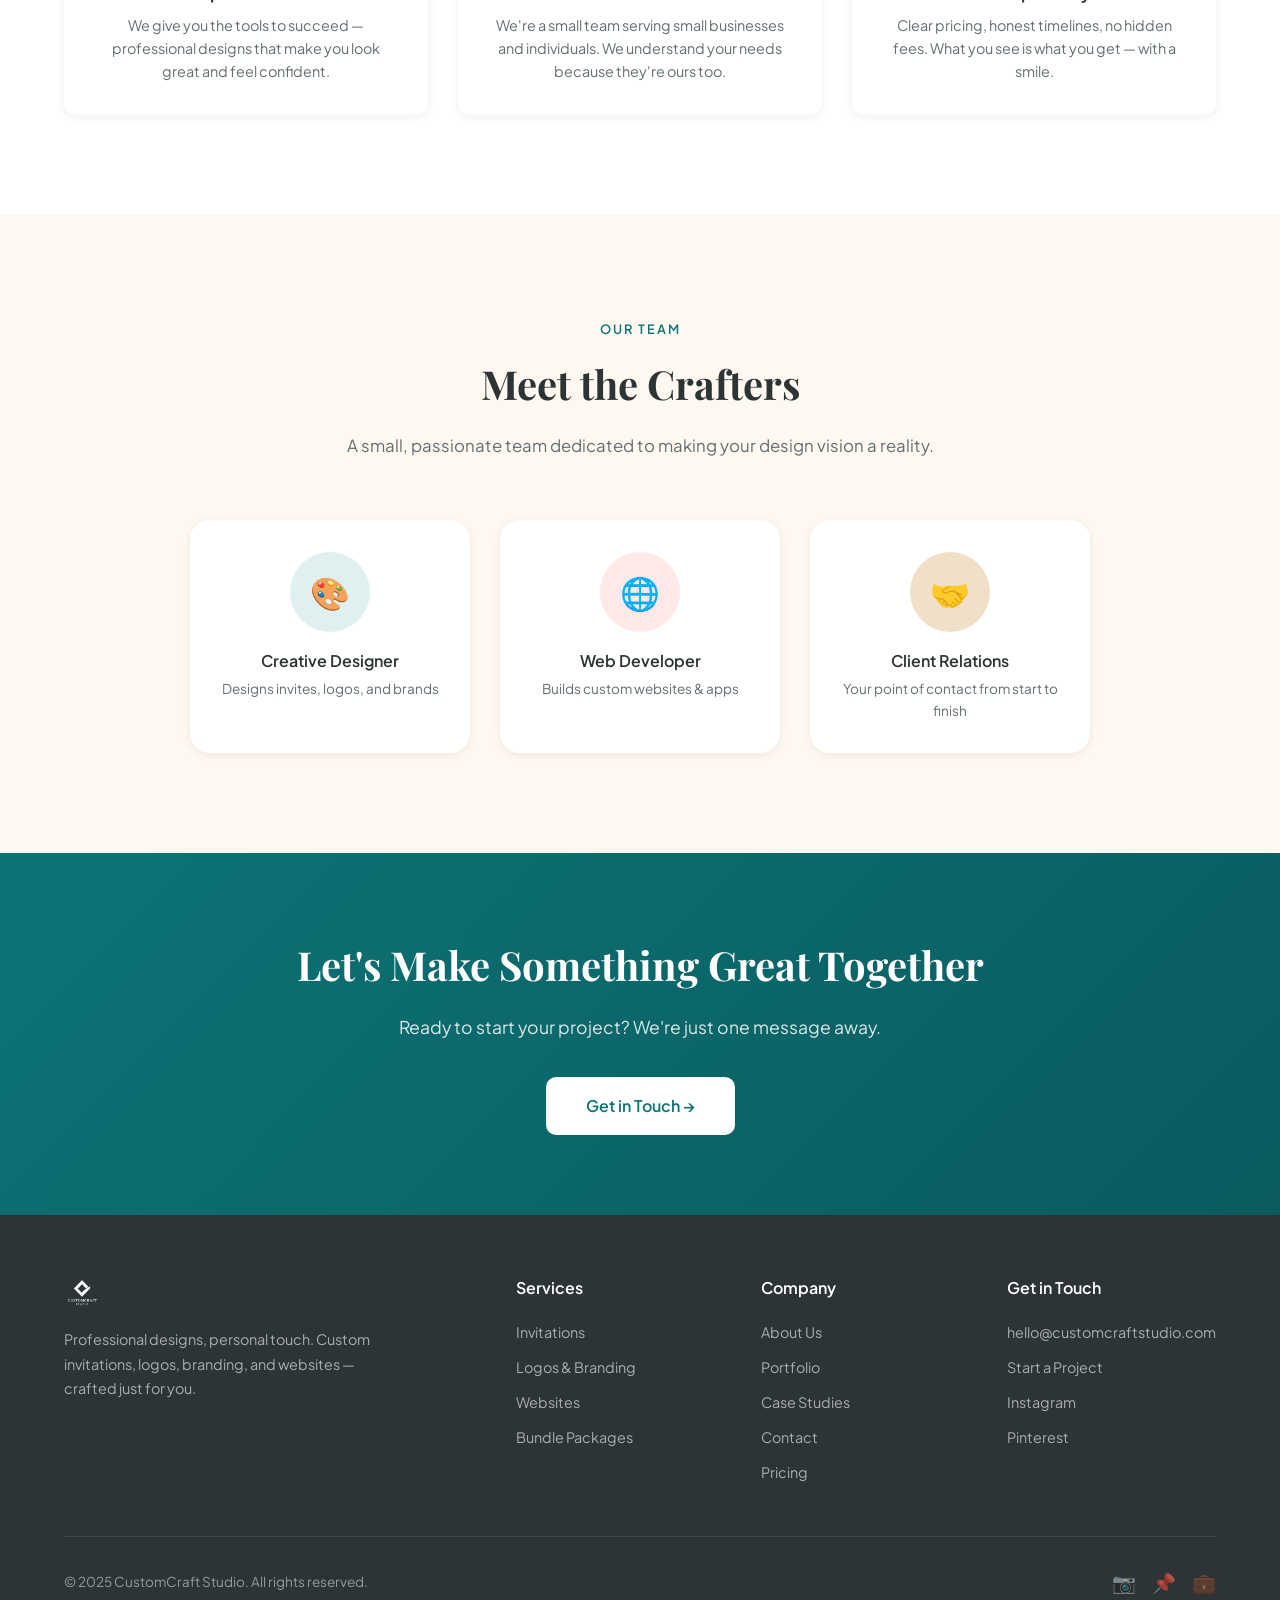
==== commit faca7d5e: "Add case studies page with 4 featured projects - New case-studies.html with 4 in-depth project case " ====
--- a/about.html
+++ b/about.html
@@ -18,6 +18,7 @@
       <div class="nav-links">
         <a href="index.html">Home</a>
         <a href="portfolio.html">Portfolio</a>
+        <a href="case-studies.html">Case Studies</a>
         <a href="pricing.html">Pricing</a>
         <a href="about.html" class="active">About</a>
         <a href="contact.html" class="nav-cta">Get a Quote</a>
@@ -156,6 +157,7 @@
           <div class="footer-links">
             <a href="about.html">About Us</a>
             <a href="portfolio.html">Portfolio</a>
+        <a href="case-studies.html">Case Studies</a>
             <a href="contact.html">Contact</a>
             <a href="pricing.html">Pricing</a>
           </div>
